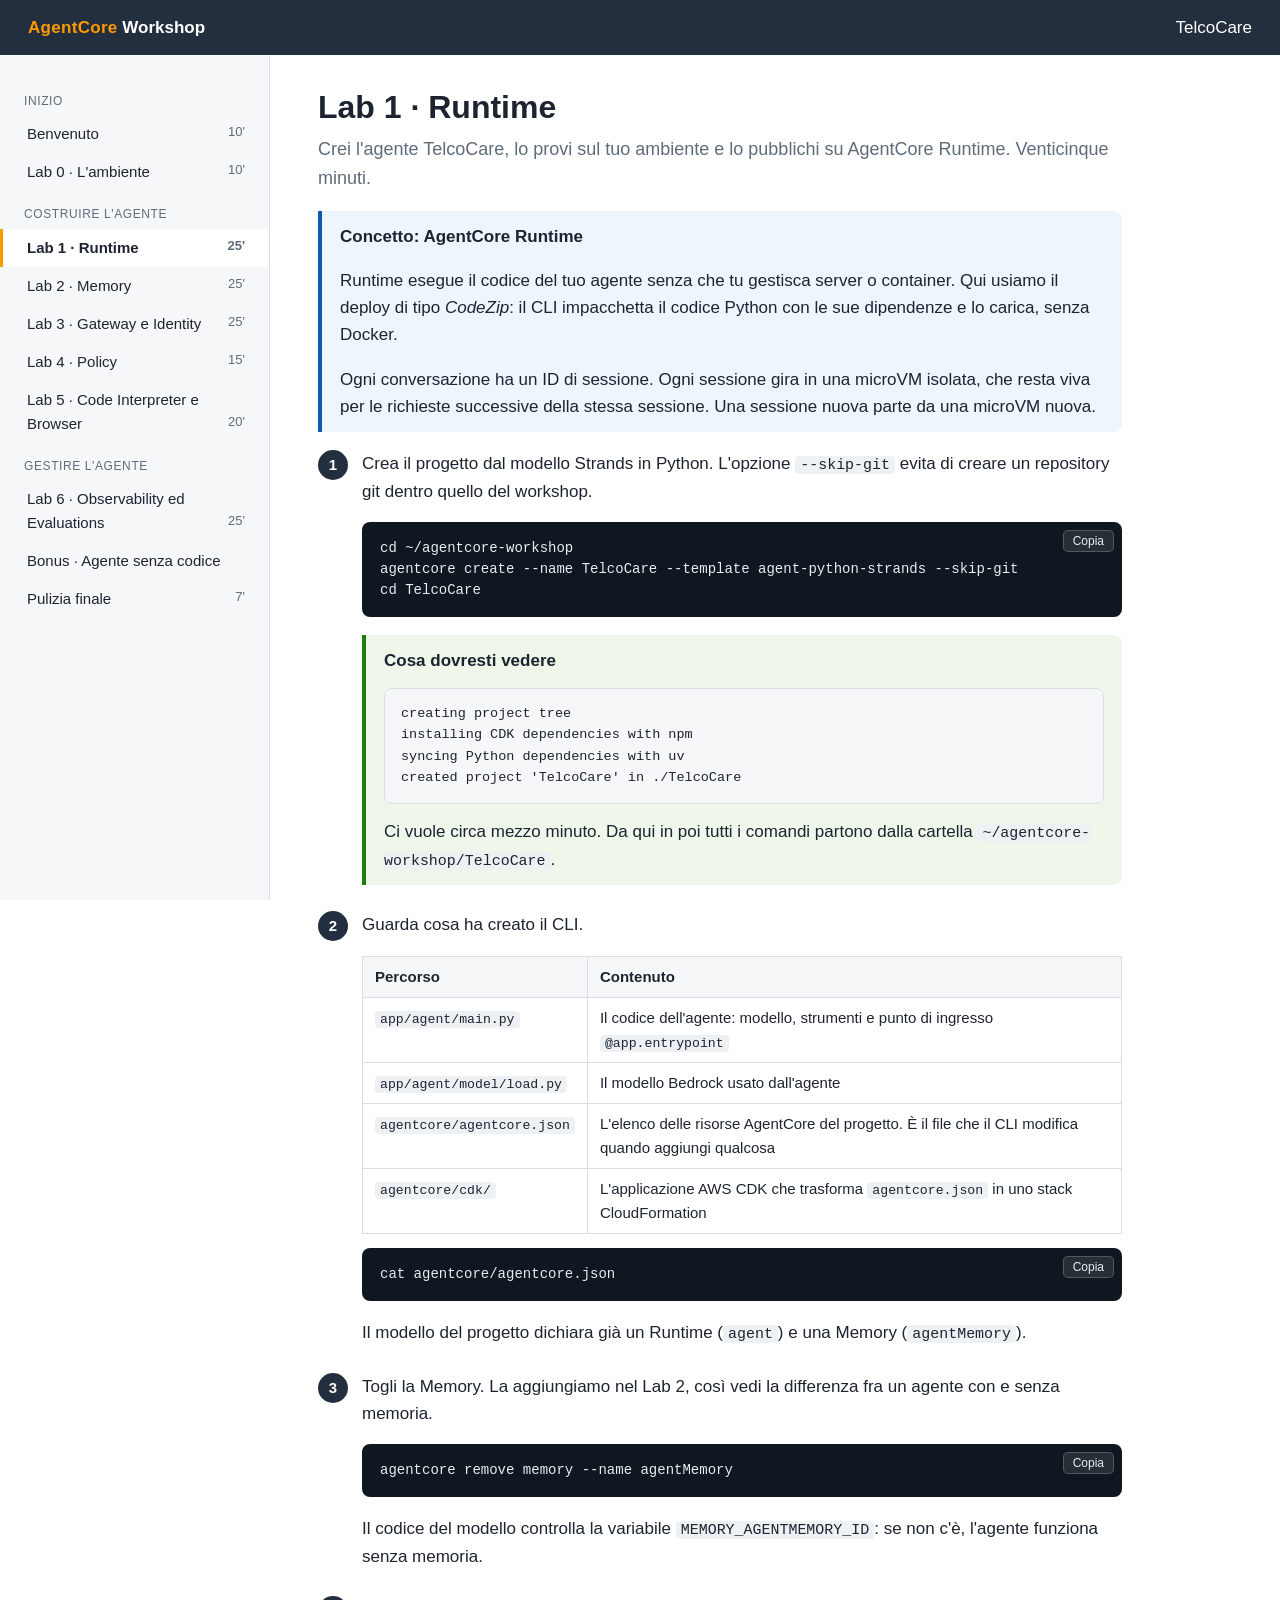
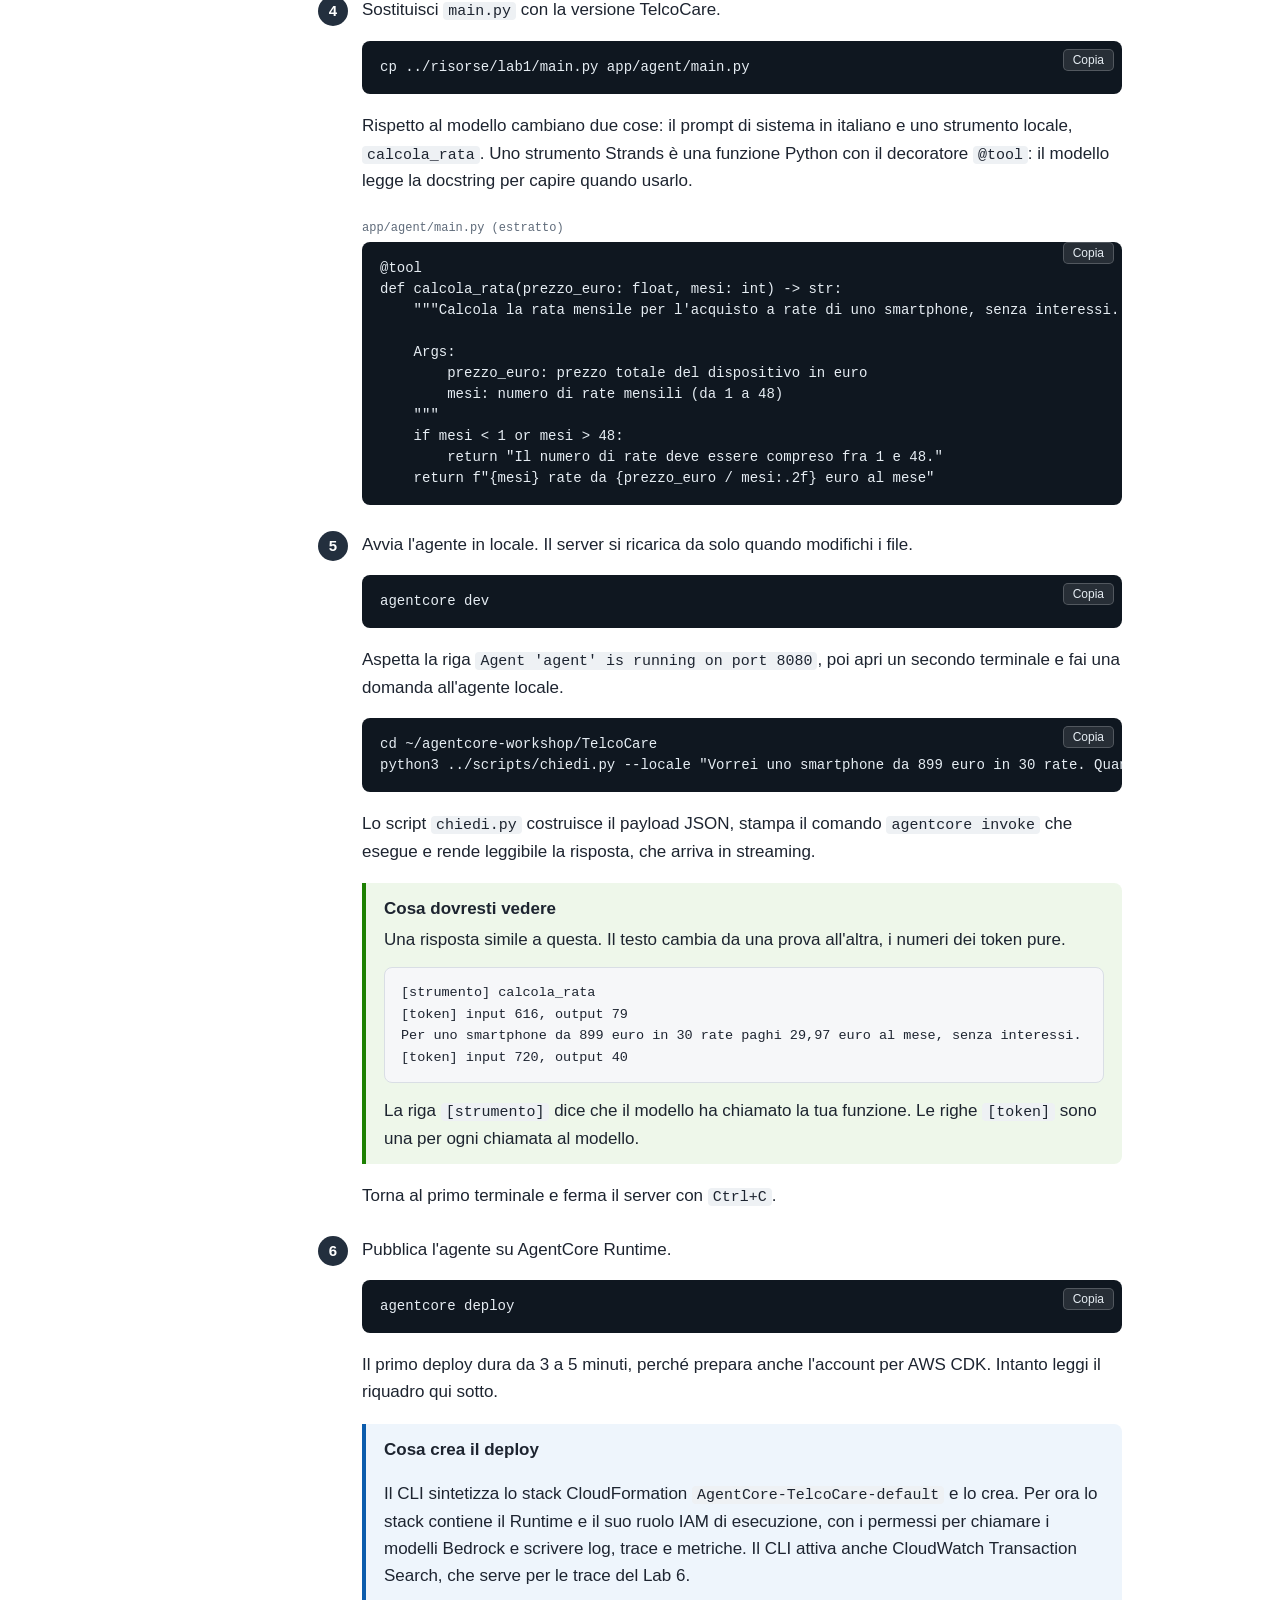
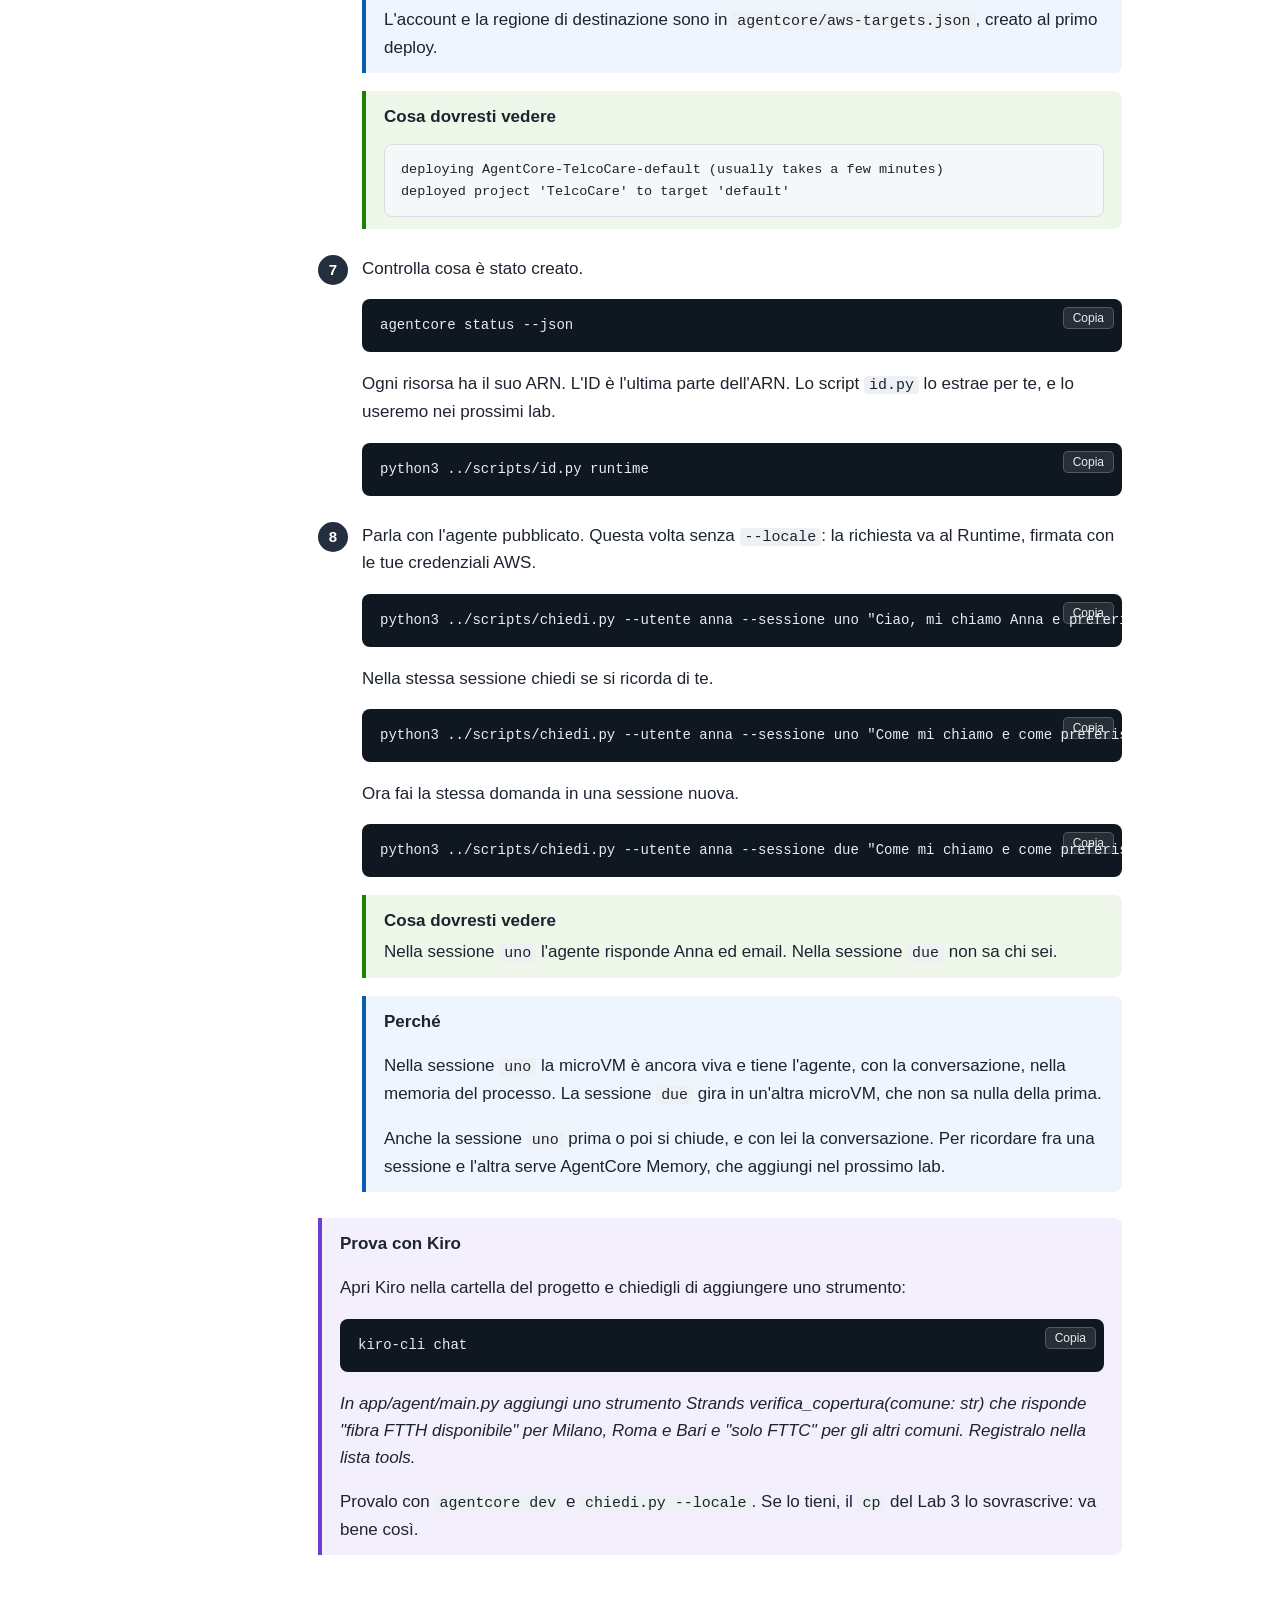
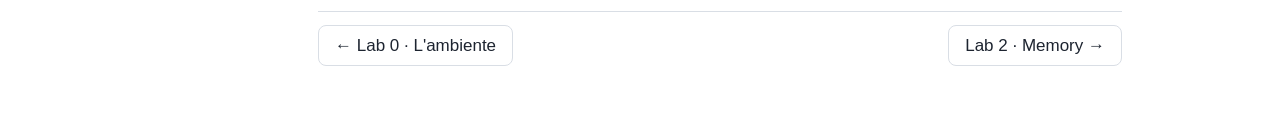
==== docs/lab1.html @ 66e854e3 "Workshop AgentCore: sito dei lab, risorse e script" ====
<!doctype html>
<html lang="it">
<head>
<meta charset="utf-8">
<meta name="viewport" content="width=device-width, initial-scale=1">
<title>Lab 1 · Runtime</title>
<link rel="stylesheet" href="assets/stile.css">
</head>
<body>
<header class="testata">
  <button class="menu-bottone" type="button">Menu</button>
  <a href="index.html"><span class="marchio">AgentCore</span> Workshop</a>
  <span class="spazio"></span>
  <span>TelcoCare</span>
</header>
<div class="contenitore">
<nav class="indice"></nav>
<main>

<h1>Lab 1 · Runtime</h1>
<p class="sottotitolo">Crei l'agente TelcoCare, lo provi sul tuo ambiente e lo pubblichi su AgentCore Runtime. Venticinque minuti.</p>

<div class="riquadro concetto"><span class="titolo">Concetto: AgentCore Runtime</span>
<p>Runtime esegue il codice del tuo agente senza che tu gestisca server o container. Qui usiamo il deploy di tipo <em>CodeZip</em>: il CLI impacchetta il codice Python con le sue dipendenze e lo carica, senza Docker.</p>
<p>Ogni conversazione ha un ID di sessione. Ogni sessione gira in una microVM isolata, che resta viva per le richieste successive della stessa sessione. Una sessione nuova parte da una microVM nuova.</p>
</div>

<ol class="passi">
<li>
  <p>Crea il progetto dal modello Strands in Python. L'opzione <code>--skip-git</code> evita di creare un repository git dentro quello del workshop.</p>
  <div class="blocco"><pre><code>cd ~/agentcore-workshop
agentcore create --name TelcoCare --template agent-python-strands --skip-git
cd TelcoCare</code></pre></div>
  <div class="riquadro verifica"><span class="titolo">Cosa dovresti vedere</span>
  <pre class="uscita">creating project tree
installing CDK dependencies with npm
syncing Python dependencies with uv
created project 'TelcoCare' in ./TelcoCare</pre>
  Ci vuole circa mezzo minuto. Da qui in poi tutti i comandi partono dalla cartella <code>~/agentcore-workshop/TelcoCare</code>.</div>
</li>

<li>
  <p>Guarda cosa ha creato il CLI.</p>
  <table>
    <tr><th>Percorso</th><th>Contenuto</th></tr>
    <tr><td><code>app/agent/main.py</code></td><td>Il codice dell'agente: modello, strumenti e punto di ingresso <code>@app.entrypoint</code></td></tr>
    <tr><td><code>app/agent/model/load.py</code></td><td>Il modello Bedrock usato dall'agente</td></tr>
    <tr><td><code>agentcore/agentcore.json</code></td><td>L'elenco delle risorse AgentCore del progetto. È il file che il CLI modifica quando aggiungi qualcosa</td></tr>
    <tr><td><code>agentcore/cdk/</code></td><td>L'applicazione AWS CDK che trasforma <code>agentcore.json</code> in uno stack CloudFormation</td></tr>
  </table>
  <div class="blocco"><pre><code>cat agentcore/agentcore.json</code></pre></div>
  <p>Il modello del progetto dichiara già un Runtime (<code>agent</code>) e una Memory (<code>agentMemory</code>).</p>
</li>

<li>
  <p>Togli la Memory. La aggiungiamo nel Lab 2, così vedi la differenza fra un agente con e senza memoria.</p>
  <div class="blocco"><pre><code>agentcore remove memory --name agentMemory</code></pre></div>
  <p>Il codice del modello controlla la variabile <code>MEMORY_AGENTMEMORY_ID</code>: se non c'è, l'agente funziona senza memoria.</p>
</li>

<li>
  <p>Sostituisci <code>main.py</code> con la versione TelcoCare.</p>
  <div class="blocco"><pre><code>cp ../risorse/lab1/main.py app/agent/main.py</code></pre></div>
  <p>Rispetto al modello cambiano due cose: il prompt di sistema in italiano e uno strumento locale, <code>calcola_rata</code>. Uno strumento Strands è una funzione Python con il decoratore <code>@tool</code>: il modello legge la docstring per capire quando usarlo.</p>
  <div class="blocco"><span class="etichetta">app/agent/main.py (estratto)</span><pre><code>@tool
def calcola_rata(prezzo_euro: float, mesi: int) -&gt; str:
    """Calcola la rata mensile per l'acquisto a rate di uno smartphone, senza interessi.

    Args:
        prezzo_euro: prezzo totale del dispositivo in euro
        mesi: numero di rate mensili (da 1 a 48)
    """
    if mesi &lt; 1 or mesi &gt; 48:
        return "Il numero di rate deve essere compreso fra 1 e 48."
    return f"{mesi} rate da {prezzo_euro / mesi:.2f} euro al mese"</code></pre></div>
</li>

<li>
  <p>Avvia l'agente in locale. Il server si ricarica da solo quando modifichi i file.</p>
  <div class="blocco"><pre><code>agentcore dev</code></pre></div>
  <p>Aspetta la riga <code>Agent 'agent' is running on port 8080</code>, poi apri un secondo terminale e fai una domanda all'agente locale.</p>
  <div class="blocco"><pre><code>cd ~/agentcore-workshop/TelcoCare
python3 ../scripts/chiedi.py --locale "Vorrei uno smartphone da 899 euro in 30 rate. Quanto pago al mese?"</code></pre></div>
  <p>Lo script <code>chiedi.py</code> costruisce il payload JSON, stampa il comando <code>agentcore invoke</code> che esegue e rende leggibile la risposta, che arriva in streaming.</p>
  <div class="riquadro verifica"><span class="titolo">Cosa dovresti vedere</span>
  Una risposta simile a questa. Il testo cambia da una prova all'altra, i numeri dei token pure.
  <pre class="uscita">[strumento] calcola_rata
[token] input 616, output 79
Per uno smartphone da 899 euro in 30 rate paghi 29,97 euro al mese, senza interessi.
[token] input 720, output 40</pre>
  La riga <code>[strumento]</code> dice che il modello ha chiamato la tua funzione. Le righe <code>[token]</code> sono una per ogni chiamata al modello.</div>
  <p>Torna al primo terminale e ferma il server con <code>Ctrl+C</code>.</p>
</li>

<li>
  <p>Pubblica l'agente su AgentCore Runtime.</p>
  <div class="blocco"><pre><code>agentcore deploy</code></pre></div>
  <p>Il primo deploy dura da 3 a 5 minuti, perché prepara anche l'account per AWS CDK. Intanto leggi il riquadro qui sotto.</p>
  <div class="riquadro concetto"><span class="titolo">Cosa crea il deploy</span>
  <p>Il CLI sintetizza lo stack CloudFormation <code>AgentCore-TelcoCare-default</code> e lo crea. Per ora lo stack contiene il Runtime e il suo ruolo IAM di esecuzione, con i permessi per chiamare i modelli Bedrock e scrivere log, trace e metriche. Il CLI attiva anche CloudWatch Transaction Search, che serve per le trace del Lab 6.</p>
  <p>L'account e la regione di destinazione sono in <code>agentcore/aws-targets.json</code>, creato al primo deploy.</p>
  </div>
  <div class="riquadro verifica"><span class="titolo">Cosa dovresti vedere</span>
  <pre class="uscita">deploying AgentCore-TelcoCare-default (usually takes a few minutes)
deployed project 'TelcoCare' to target 'default'</pre></div>
</li>

<li>
  <p>Controlla cosa è stato creato.</p>
  <div class="blocco"><pre><code>agentcore status --json</code></pre></div>
  <p>Ogni risorsa ha il suo ARN. L'ID è l'ultima parte dell'ARN. Lo script <code>id.py</code> lo estrae per te, e lo useremo nei prossimi lab.</p>
  <div class="blocco"><pre><code>python3 ../scripts/id.py runtime</code></pre></div>
</li>

<li>
  <p>Parla con l'agente pubblicato. Questa volta senza <code>--locale</code>: la richiesta va al Runtime, firmata con le tue credenziali AWS.</p>
  <div class="blocco"><pre><code>python3 ../scripts/chiedi.py --utente anna --sessione uno "Ciao, mi chiamo Anna e preferisco essere contattata via email."</code></pre></div>
  <p>Nella stessa sessione chiedi se si ricorda di te.</p>
  <div class="blocco"><pre><code>python3 ../scripts/chiedi.py --utente anna --sessione uno "Come mi chiamo e come preferisco essere contattata?"</code></pre></div>
  <p>Ora fai la stessa domanda in una sessione nuova.</p>
  <div class="blocco"><pre><code>python3 ../scripts/chiedi.py --utente anna --sessione due "Come mi chiamo e come preferisco essere contattata?"</code></pre></div>
  <div class="riquadro verifica"><span class="titolo">Cosa dovresti vedere</span>
  Nella sessione <code>uno</code> l'agente risponde Anna ed email. Nella sessione <code>due</code> non sa chi sei.</div>
  <div class="riquadro concetto"><span class="titolo">Perché</span>
  <p>Nella sessione <code>uno</code> la microVM è ancora viva e tiene l'agente, con la conversazione, nella memoria del processo. La sessione <code>due</code> gira in un'altra microVM, che non sa nulla della prima.</p>
  <p>Anche la sessione <code>uno</code> prima o poi si chiude, e con lei la conversazione. Per ricordare fra una sessione e l'altra serve AgentCore Memory, che aggiungi nel prossimo lab.</p>
  </div>
</li>
</ol>

<div class="riquadro kiro"><span class="titolo">Prova con Kiro</span>
<p>Apri Kiro nella cartella del progetto e chiedigli di aggiungere uno strumento:</p>
<div class="blocco"><pre><code>kiro-cli chat</code></pre></div>
<p><em>In app/agent/main.py aggiungi uno strumento Strands verifica_copertura(comune: str) che risponde "fibra FTTH disponibile" per Milano, Roma e Bari e "solo FTTC" per gli altri comuni. Registralo nella lista tools.</em></p>
<p>Provalo con <code>agentcore dev</code> e <code>chiedi.py --locale</code>. Se lo tieni, il <code>cp</code> del Lab 3 lo sovrascrive: va bene così.</p>
</div>

</main>
</div>
<script src="assets/sito.js"></script>
</body>
</html>
---- docs/assets/stile.css ----
:root {
  --blu: #232f3e;
  --arancio: #ff9900;
  --testo: #1d2430;
  --grigio: #5f6b7a;
  --bordo: #d9dee5;
  --sfondo: #f6f7f9;
  --codice: #0f1720;
  --ok: #1d8102;
  --attenzione: #b35c00;
  --kiro: #6b3fd4;
}

* { box-sizing: border-box; }

body {
  margin: 0;
  font-family: -apple-system, BlinkMacSystemFont, "Segoe UI", Roboto, "Helvetica Neue", Arial, sans-serif;
  font-size: 17px;
  line-height: 1.6;
  color: var(--testo);
  background: #fff;
}

header.testata {
  background: var(--blu);
  color: #fff;
  padding: 14px 28px;
  display: flex;
  align-items: center;
  gap: 16px;
  position: sticky;
  top: 0;
  z-index: 10;
}
header.testata a { color: #fff; text-decoration: none; font-weight: 600; }
header.testata .marchio { color: var(--arancio); font-weight: 700; letter-spacing: .3px; }
header.testata .spazio { flex: 1; }
header.testata .menu-bottone { display: none; background: none; border: 1px solid #fff6; color: #fff; border-radius: 6px; padding: 4px 10px; font-size: 15px; }

.contenitore { display: flex; min-height: calc(100vh - 56px); }

nav.indice {
  width: 270px;
  flex-shrink: 0;
  background: var(--sfondo);
  border-right: 1px solid var(--bordo);
  padding: 22px 0;
  position: sticky;
  top: 56px;
  height: calc(100vh - 56px);
  overflow-y: auto;
}
nav.indice a {
  display: block;
  padding: 7px 24px;
  color: var(--testo);
  text-decoration: none;
  font-size: 15px;
  border-left: 3px solid transparent;
}
nav.indice a:hover { background: #eceff3; }
nav.indice a.attivo { border-left-color: var(--arancio); background: #fff; font-weight: 600; }
nav.indice .durata { color: var(--grigio); font-size: 13px; float: right; }
nav.indice .gruppo { padding: 14px 24px 4px; font-size: 12px; text-transform: uppercase; letter-spacing: .6px; color: var(--grigio); }

main {
  flex: 1;
  max-width: 900px;
  padding: 32px 48px 80px;
}

h1 { font-size: 32px; line-height: 1.25; margin: 0 0 8px; }
h2 { font-size: 23px; margin: 40px 0 12px; padding-top: 8px; border-top: 1px solid var(--bordo); }
h3 { font-size: 18px; margin: 28px 0 8px; }
p.sottotitolo { color: var(--grigio); font-size: 18px; margin-top: 0; }

a { color: #0b5cad; }

code {
  font-family: "SF Mono", Menlo, Consolas, monospace;
  font-size: 0.88em;
  background: #eef1f4;
  padding: 1px 5px;
  border-radius: 4px;
}

.blocco {
  position: relative;
  margin: 12px 0 18px;
}
.blocco pre {
  background: var(--codice);
  color: #e6edf3;
  padding: 16px 76px 16px 18px;
  border-radius: 8px;
  overflow-x: auto;
  font-size: 14px;
  line-height: 1.5;
  margin: 0;
}
.blocco pre code { background: none; padding: 0; color: inherit; font-size: inherit; }
.blocco .etichetta {
  display: inline-block;
  font-size: 12px;
  color: var(--grigio);
  margin-bottom: 4px;
  font-family: "SF Mono", Menlo, Consolas, monospace;
}
.blocco button.copia {
  position: absolute;
  top: 8px;
  right: 8px;
  background: #ffffff1a;
  color: #e6edf3;
  border: 1px solid #ffffff33;
  border-radius: 5px;
  font-size: 12px;
  padding: 3px 9px;
  cursor: pointer;
}
.blocco .etichetta + pre + button.copia,
.blocco .etichetta ~ button.copia { top: 30px; }
.blocco button.copia:hover { background: #ffffff33; }

pre.uscita {
  background: var(--sfondo);
  color: var(--testo);
  border: 1px solid var(--bordo);
  padding: 14px 16px;
  border-radius: 8px;
  font-size: 13.5px;
  overflow-x: auto;
  white-space: pre-wrap;
}

.riquadro {
  border-left: 4px solid var(--grigio);
  background: var(--sfondo);
  padding: 12px 18px;
  border-radius: 0 8px 8px 0;
  margin: 18px 0;
}
.riquadro > :first-child { margin-top: 0; }
.riquadro > :last-child { margin-bottom: 0; }
.riquadro .titolo { font-weight: 700; display: block; margin-bottom: 4px; }
.riquadro.concetto { border-left-color: #0b5cad; background: #eef5fc; }
.riquadro.verifica { border-left-color: var(--ok); background: #eef7ea; }
.riquadro.attenzione { border-left-color: var(--attenzione); background: #fdf3e7; }
.riquadro.kiro { border-left-color: var(--kiro); background: #f3effc; }

ol.passi { padding-left: 0; list-style: none; counter-reset: passo; }
ol.passi > li {
  counter-increment: passo;
  position: relative;
  padding-left: 44px;
  margin-bottom: 26px;
}
ol.passi > li::before {
  content: counter(passo);
  position: absolute;
  left: 0;
  top: 0;
  width: 30px;
  height: 30px;
  border-radius: 50%;
  background: var(--blu);
  color: #fff;
  font-weight: 700;
  font-size: 15px;
  display: flex;
  align-items: center;
  justify-content: center;
}

table { border-collapse: collapse; width: 100%; margin: 14px 0; font-size: 15px; }
th, td { border: 1px solid var(--bordo); padding: 8px 12px; text-align: left; vertical-align: top; }
th { background: var(--sfondo); }

.architettura {
  display: grid;
  grid-template-columns: 1fr 1fr 1fr;
  gap: 12px;
  margin: 18px 0;
}
.architettura .casella {
  border: 1px solid var(--bordo);
  border-radius: 10px;
  padding: 12px 14px;
  background: #fff;
  font-size: 15px;
}
.architettura .casella strong { display: block; margin-bottom: 2px; }
.architettura .casella .lab { font-size: 12px; color: #fff; background: var(--arancio); border-radius: 10px; padding: 1px 8px; float: right; }

.navigazione {
  display: flex;
  justify-content: space-between;
  margin-top: 56px;
  padding-top: 20px;
  border-top: 1px solid var(--bordo);
}
.navigazione a {
  text-decoration: none;
  border: 1px solid var(--bordo);
  border-radius: 8px;
  padding: 10px 16px;
  color: var(--testo);
}
.navigazione a:hover { border-color: var(--arancio); }

@media (max-width: 900px) {
  header.testata .menu-bottone { display: inline-block; }
  nav.indice { display: none; position: fixed; top: 56px; left: 0; z-index: 9; box-shadow: 2px 0 12px #0003; }
  nav.indice.aperto { display: block; }
  main { padding: 24px 20px 60px; }
  .architettura { grid-template-columns: 1fr; }
}
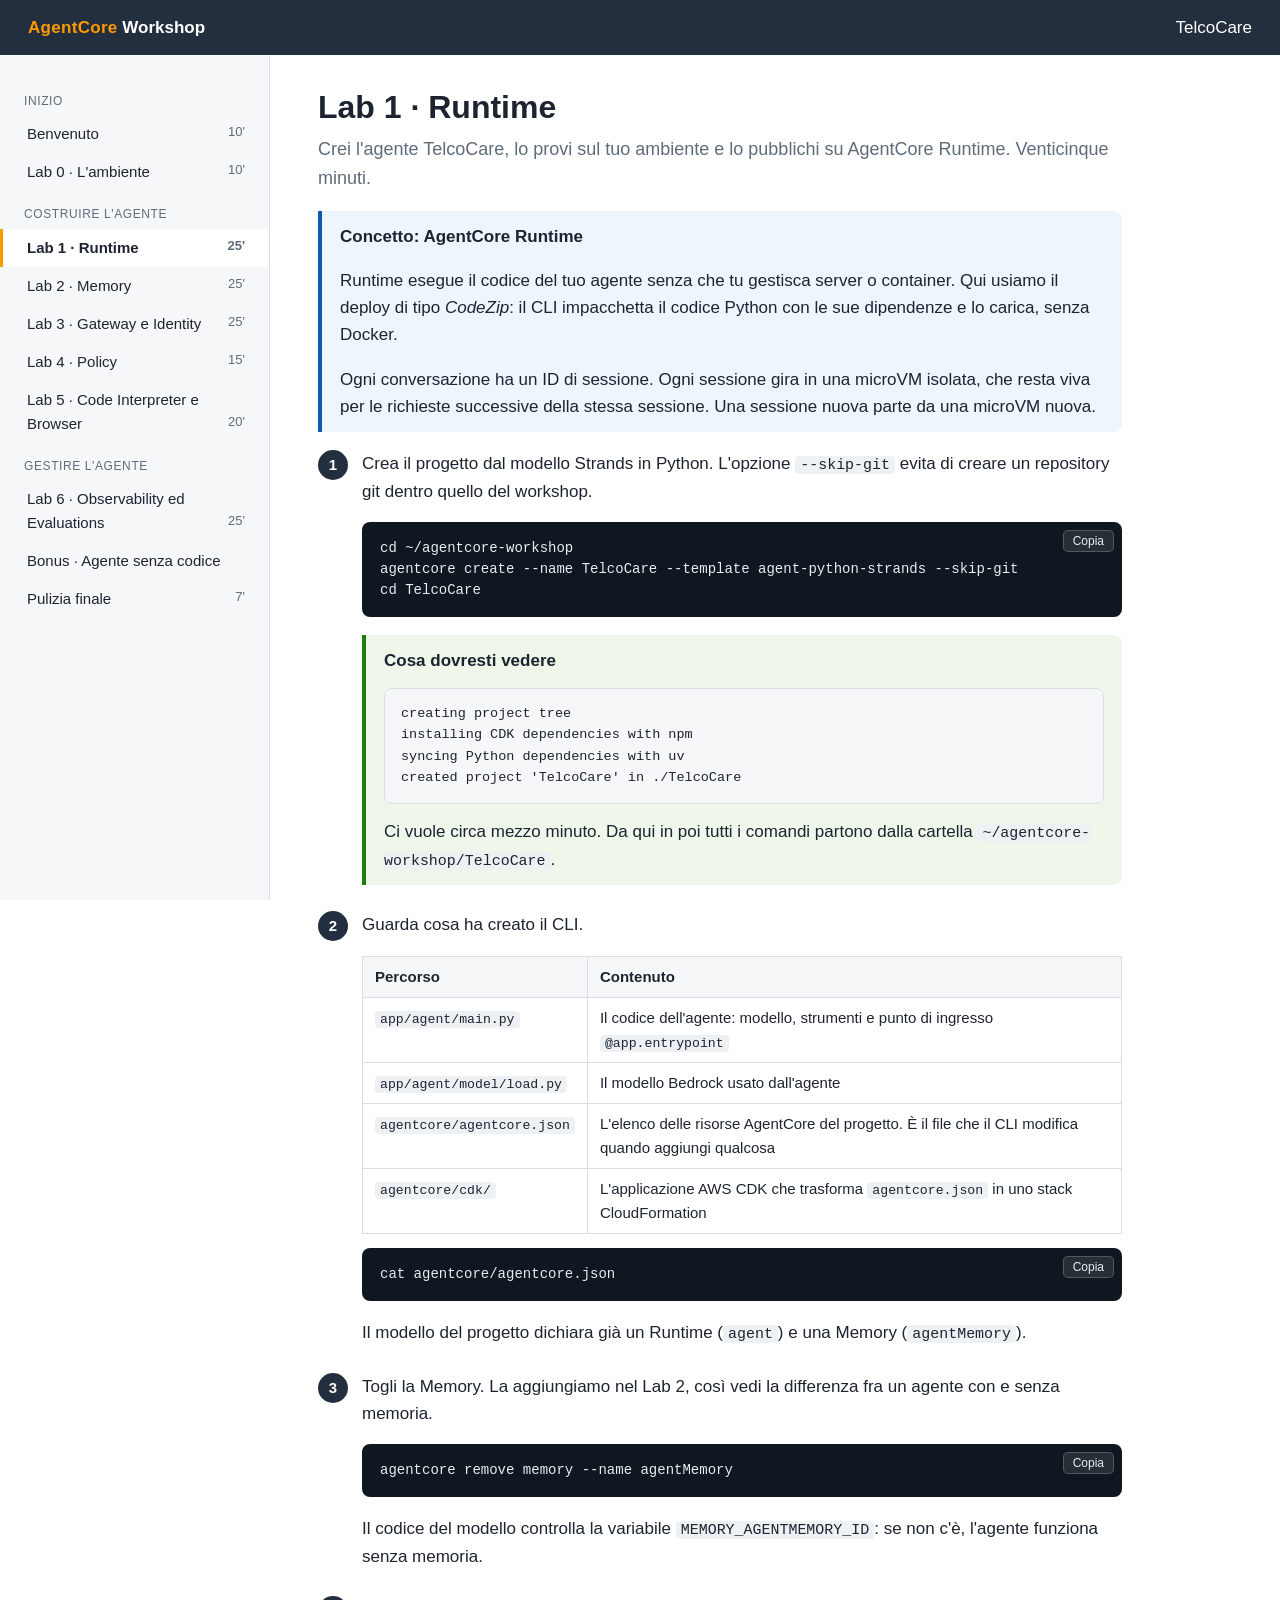
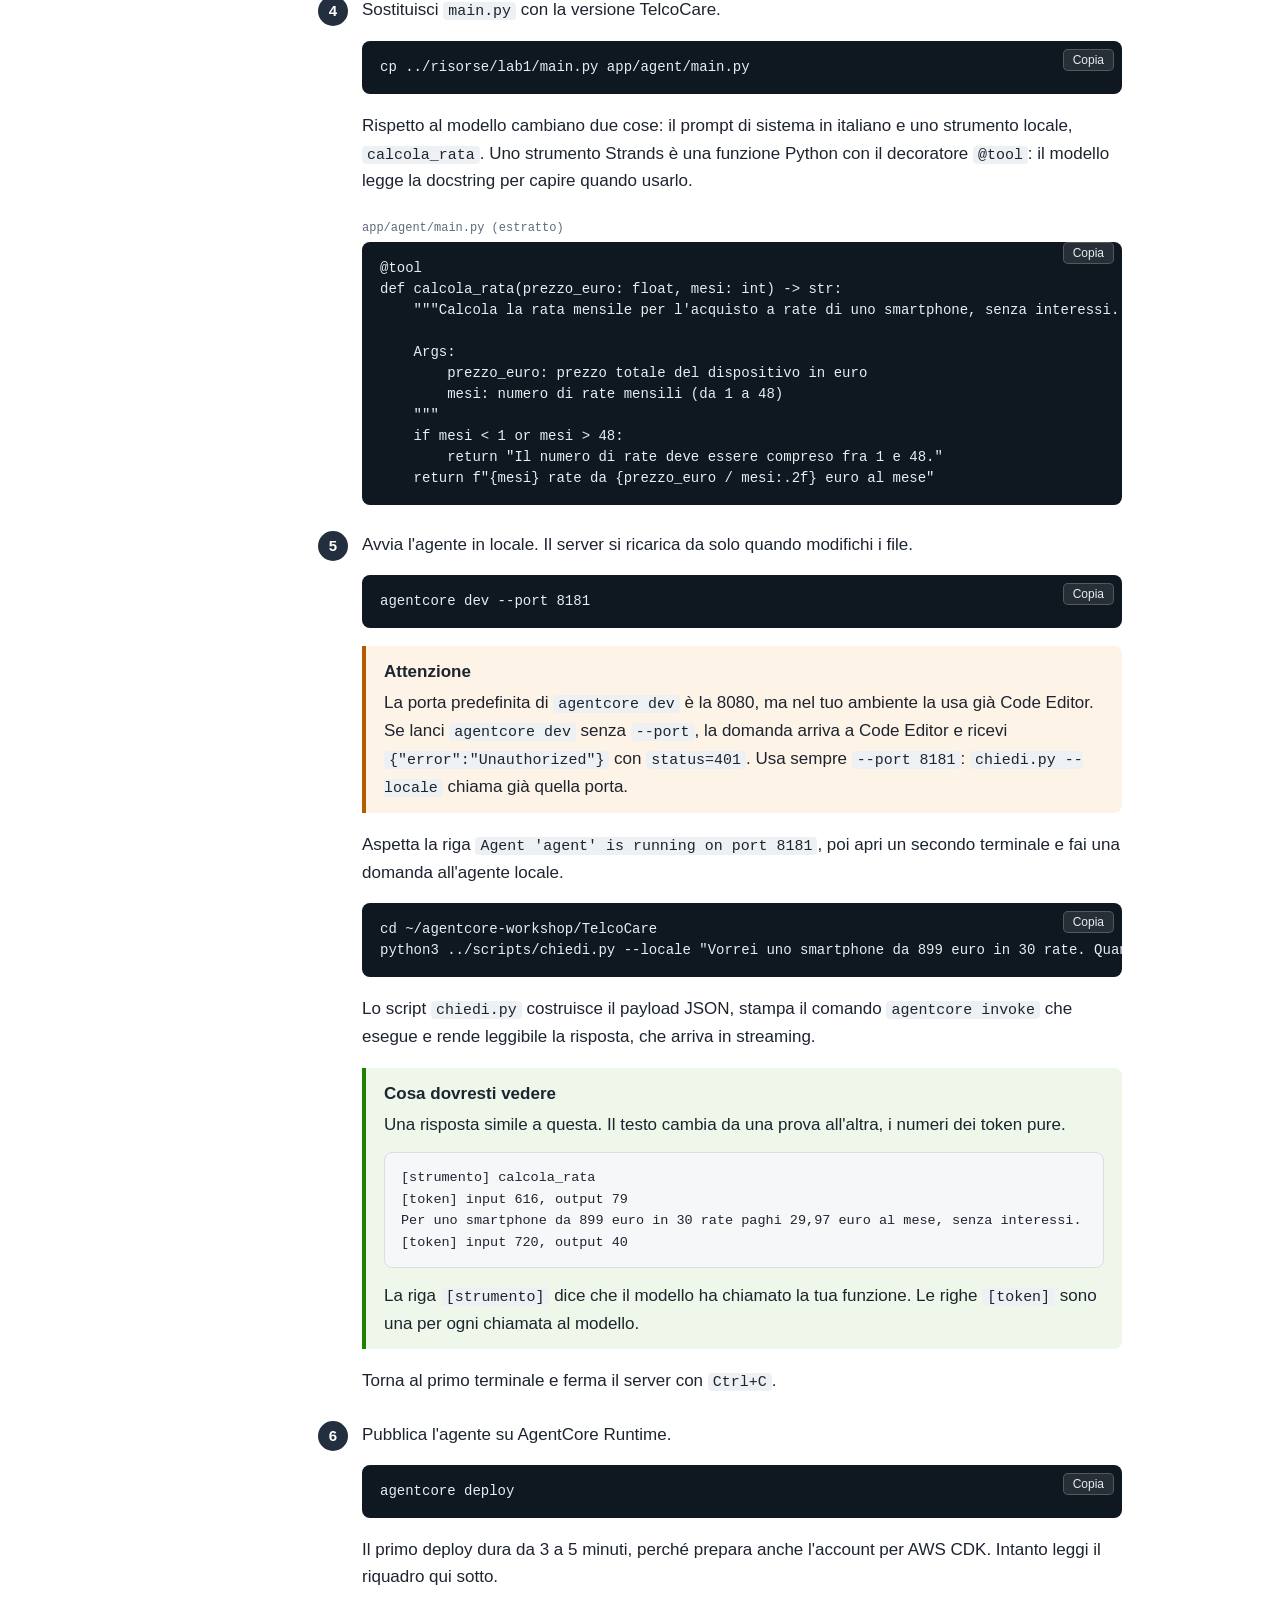
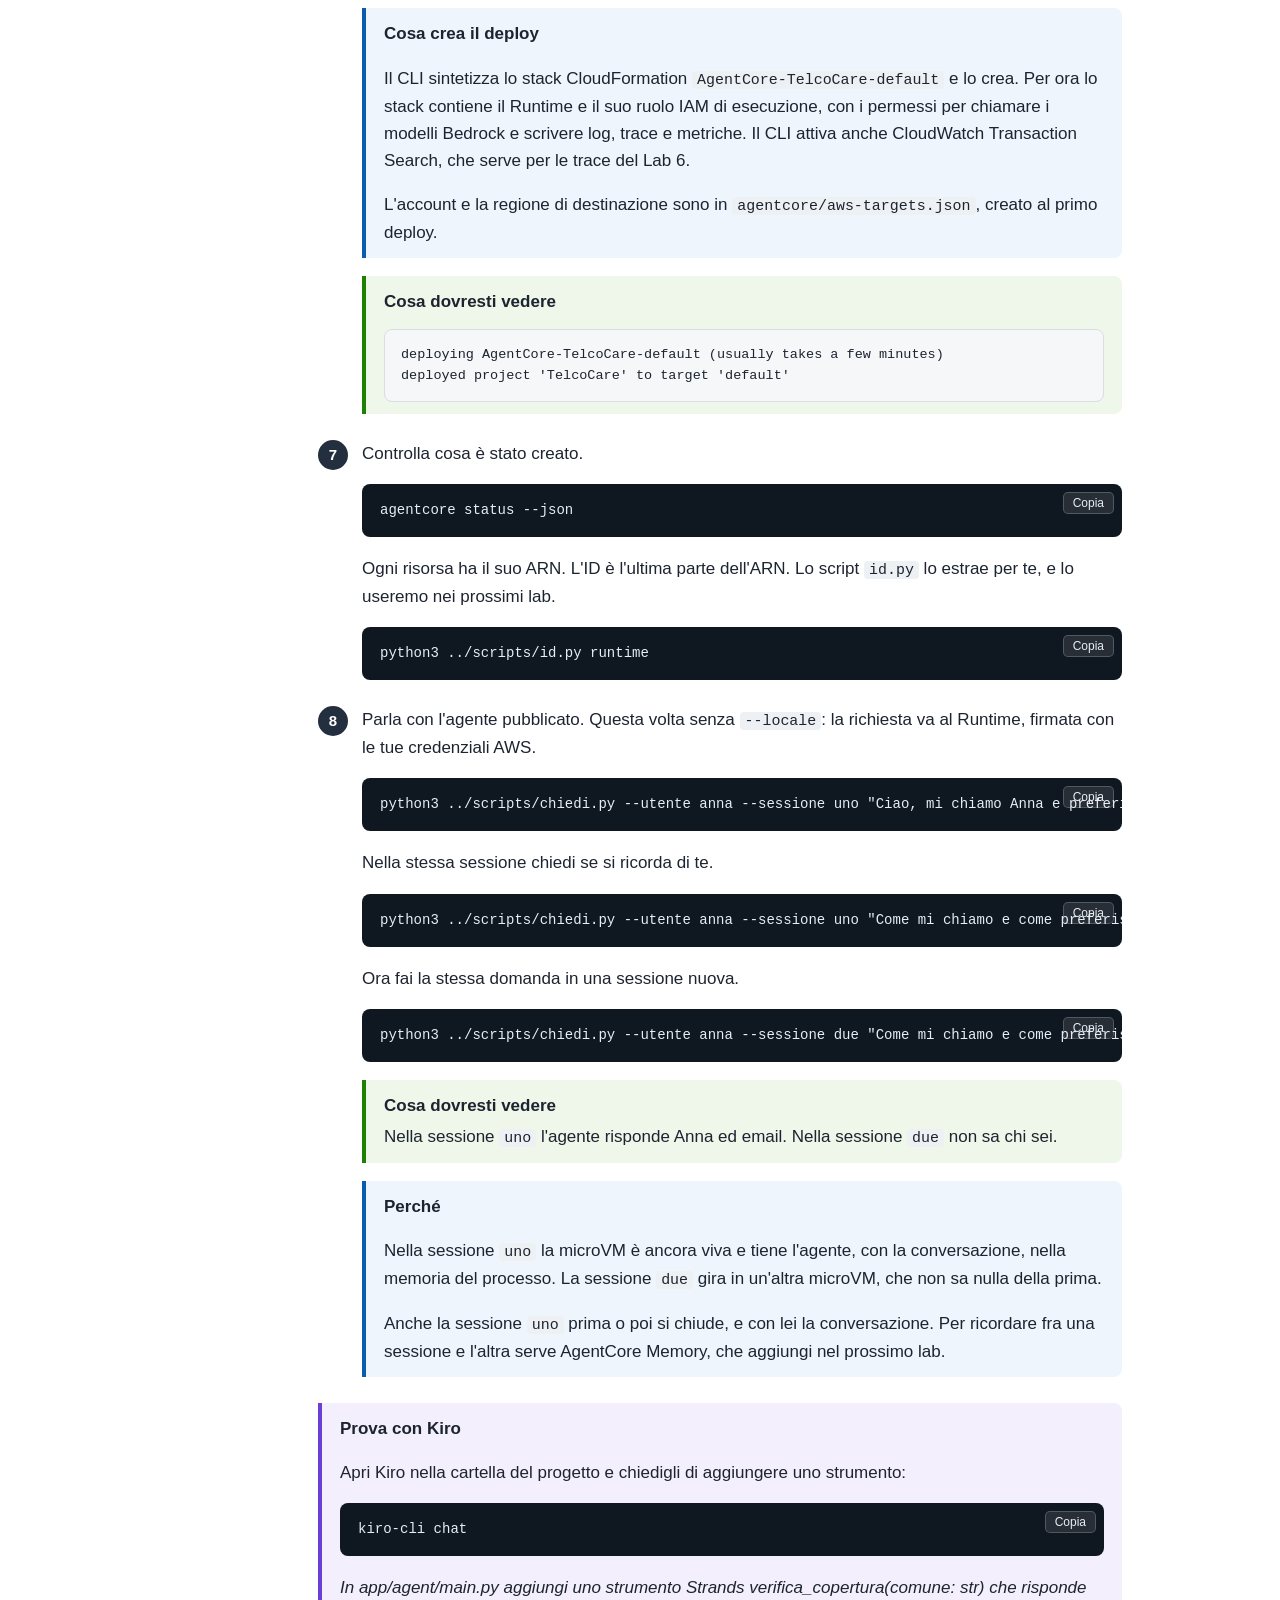
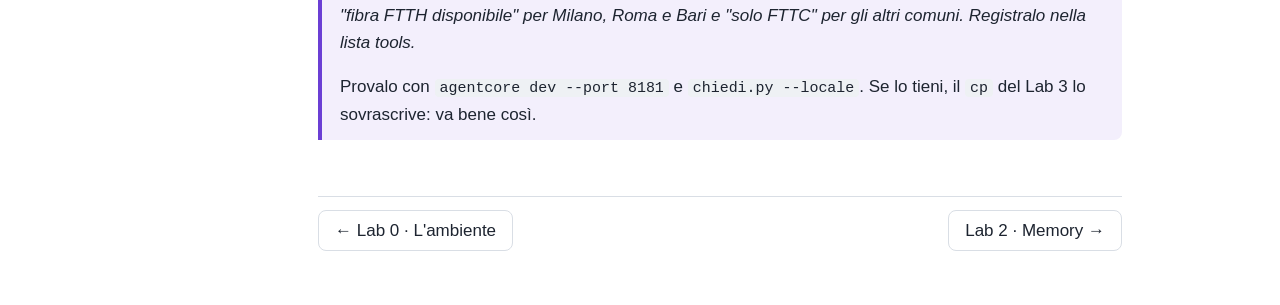
==== commit 42db333a: "Lab 1: agentcore dev sulla porta 8181, la 8080 è di Code Editor" ====
--- a/docs/lab1.html
+++ b/docs/lab1.html
@@ -77,8 +77,10 @@
 
 <li>
   <p>Avvia l'agente in locale. Il server si ricarica da solo quando modifichi i file.</p>
-  <div class="blocco"><pre><code>agentcore dev</code></pre></div>
-  <p>Aspetta la riga <code>Agent 'agent' is running on port 8080</code>, poi apri un secondo terminale e fai una domanda all'agente locale.</p>
+  <div class="blocco"><pre><code>agentcore dev --port 8181</code></pre></div>
+  <div class="riquadro attenzione"><span class="titolo">Attenzione</span>
+  La porta predefinita di <code>agentcore dev</code> è la 8080, ma nel tuo ambiente la usa già Code Editor. Se lanci <code>agentcore dev</code> senza <code>--port</code>, la domanda arriva a Code Editor e ricevi <code>{"error":"Unauthorized"}</code> con <code>status=401</code>. Usa sempre <code>--port 8181</code>: <code>chiedi.py --locale</code> chiama già quella porta.</div>
+  <p>Aspetta la riga <code>Agent 'agent' is running on port 8181</code>, poi apri un secondo terminale e fai una domanda all'agente locale.</p>
   <div class="blocco"><pre><code>cd ~/agentcore-workshop/TelcoCare
 python3 ../scripts/chiedi.py --locale "Vorrei uno smartphone da 899 euro in 30 rate. Quanto pago al mese?"</code></pre></div>
   <p>Lo script <code>chiedi.py</code> costruisce il payload JSON, stampa il comando <code>agentcore invoke</code> che esegue e rende leggibile la risposta, che arriva in streaming.</p>
@@ -132,7 +134,7 @@
 <p>Apri Kiro nella cartella del progetto e chiedigli di aggiungere uno strumento:</p>
 <div class="blocco"><pre><code>kiro-cli chat</code></pre></div>
 <p><em>In app/agent/main.py aggiungi uno strumento Strands verifica_copertura(comune: str) che risponde "fibra FTTH disponibile" per Milano, Roma e Bari e "solo FTTC" per gli altri comuni. Registralo nella lista tools.</em></p>
-<p>Provalo con <code>agentcore dev</code> e <code>chiedi.py --locale</code>. Se lo tieni, il <code>cp</code> del Lab 3 lo sovrascrive: va bene così.</p>
+<p>Provalo con <code>agentcore dev --port 8181</code> e <code>chiedi.py --locale</code>. Se lo tieni, il <code>cp</code> del Lab 3 lo sovrascrive: va bene così.</p>
 </div>
 
 </main>
